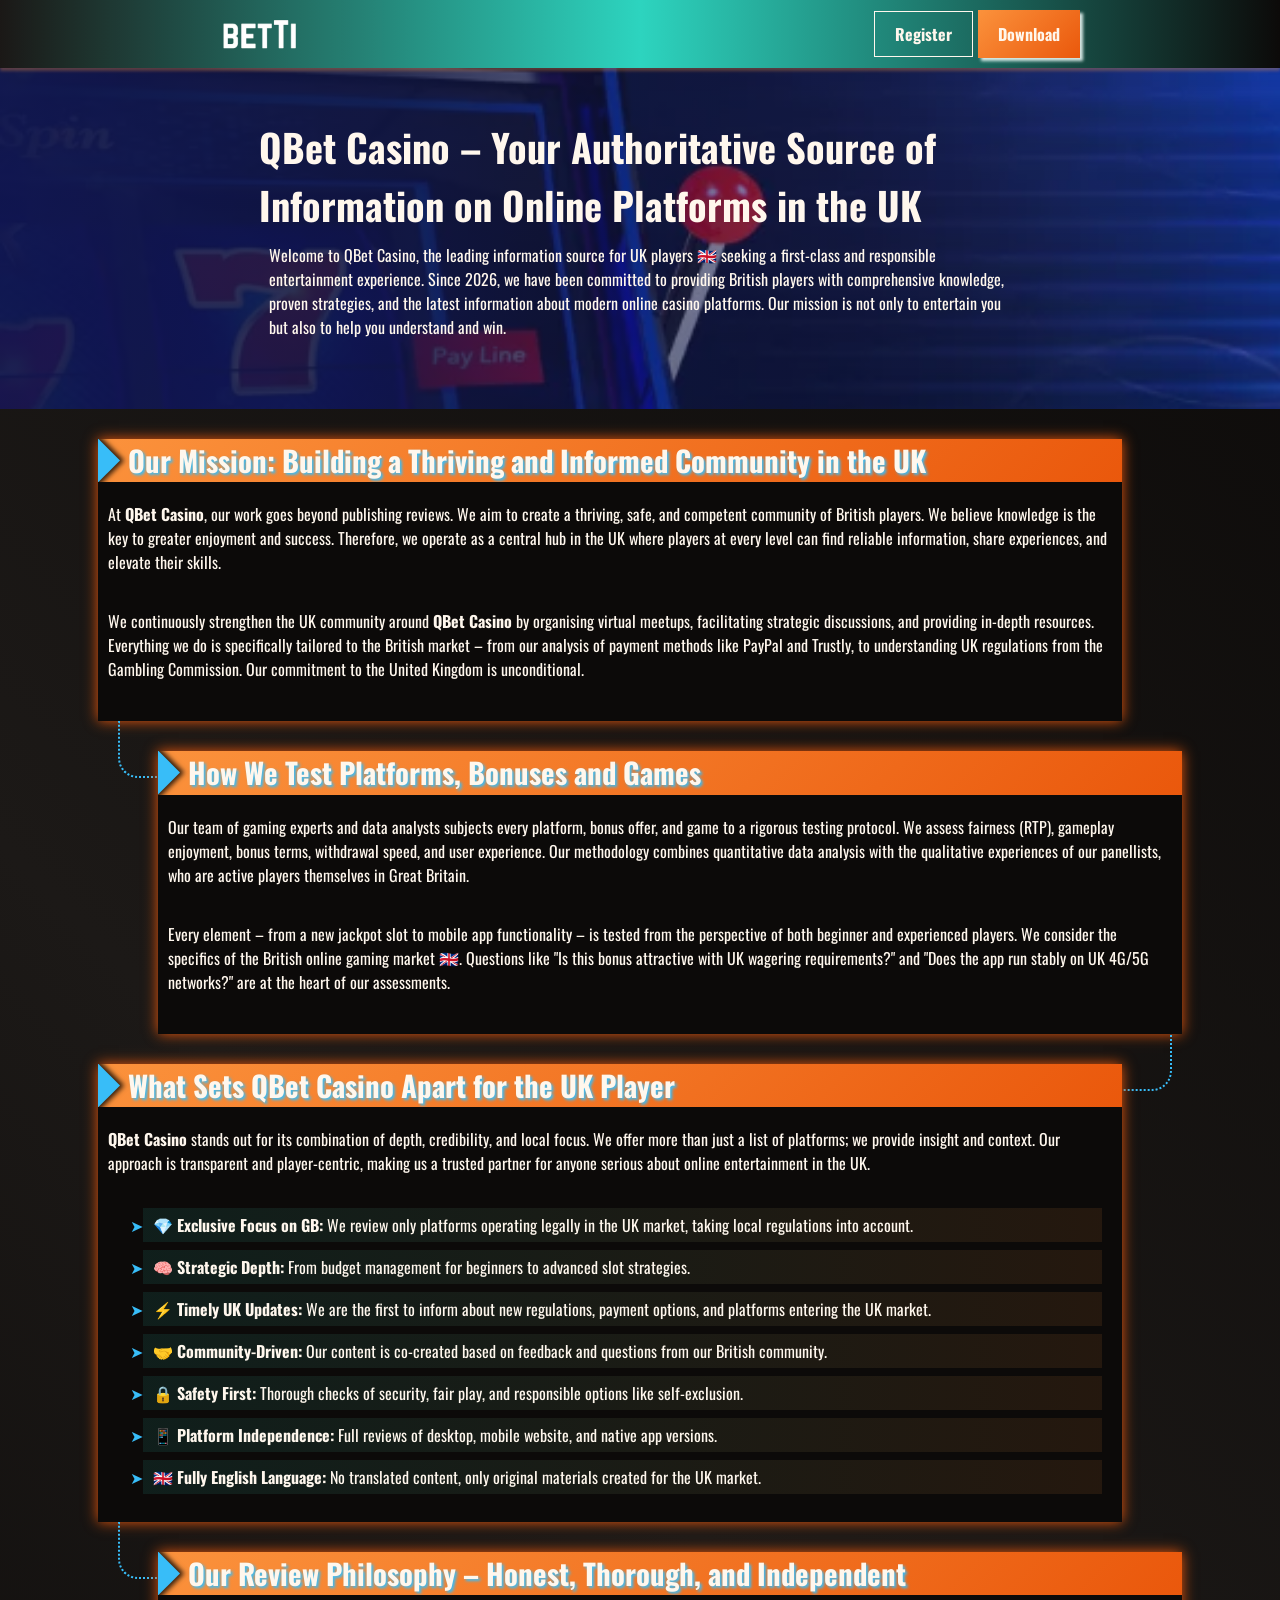
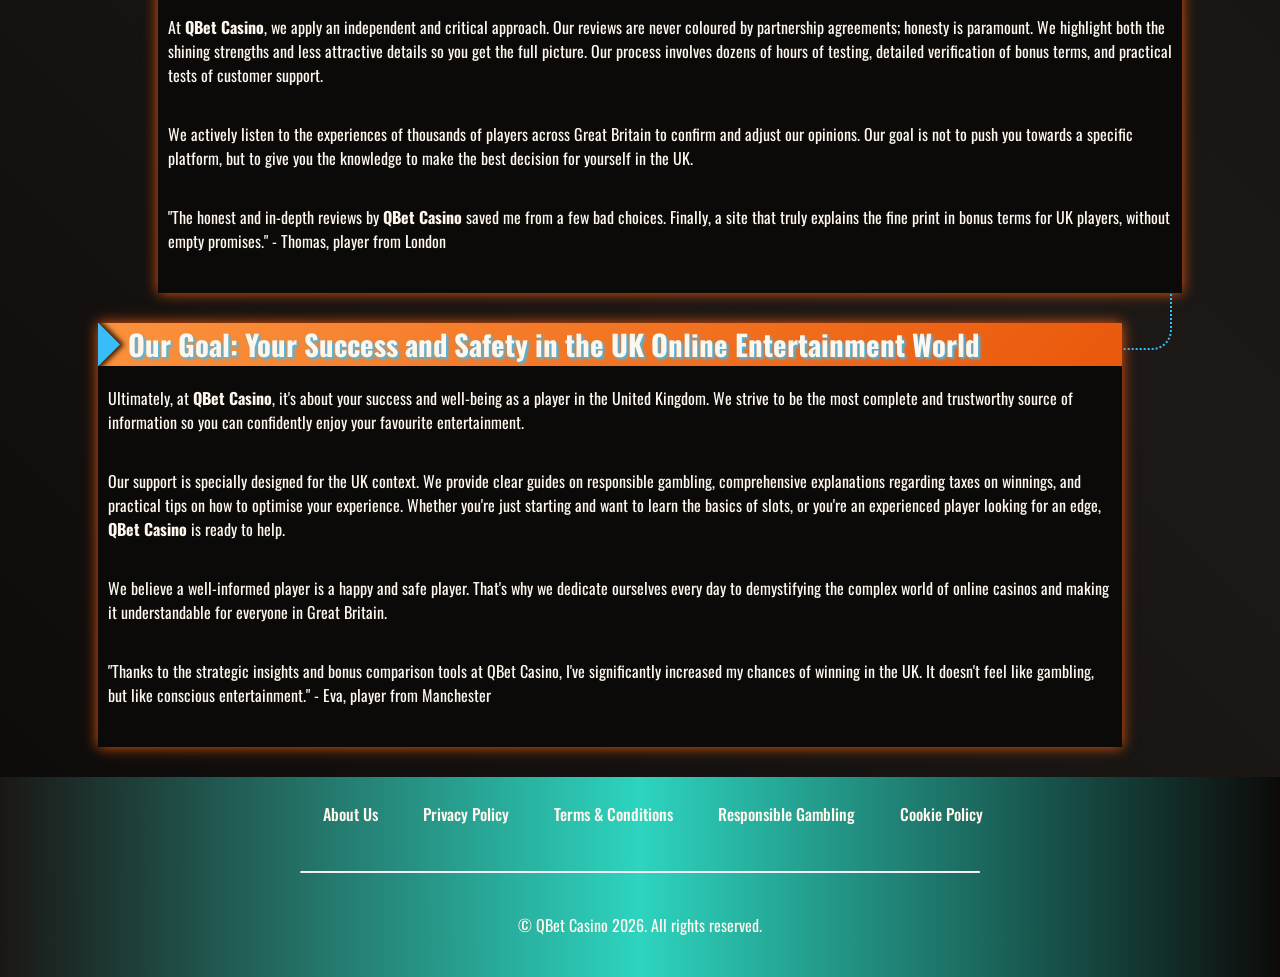
==== about-us/index.html @ 9b89698e "add task" ====
<!DOCTYPE html>
<html lang="en">

<head>
    <meta charset="UTF-8">
    <meta name="viewport" content="width=device-width, initial-scale=1.0">
    <link rel="stylesheet" href="/style.css">
    <link rel="shortcut icon" href="/favicon.ico" type="image/x-icon">
    <title>QBet Casino – Your Trusted Guide to the Online Platform World in the UK</title>
    <meta name="description"
        content="Discover everything about QBet: in-depth guides, winning strategies, expert advice, and the latest updates specifically for UK players.">
    <meta name="googlebot" content="index,follow,noarchive">

    <link rel="canonical" href="https://vanessaswhimsicalworld.co.uk/about-us/">

    <meta property="og:type" content="website" />
    <meta property="og:title" content="QBet Casino – Your Trusted Guide to the Online Platform World in the UK" />
    <meta property="og:description"
        content="Discover everything about QBet: in-depth guides, winning strategies, expert advice, and the latest updates specifically for UK players." />
    <meta property="og:url" content="https://vanessaswhimsicalworld.co.uk/about-us/" />
    <meta property="og:site_name" content="QBet Casino" />
    <meta property="og:image" content="https://vanessaswhimsicalworld.co.uk/img/1.webp" />
    <meta property="og:locale" content="en_GB" />

    <meta name="twitter:card" content="summary_large_image" />
    <meta name="twitter:title" content="QBet Casino – Your Trusted Guide to the Online Platform World in the UK" />
    <meta name="twitter:description"
        content="Complete guides and proven strategies for QBet players in the United Kingdom." />
    <meta name="twitter:image" content="https://vanessaswhimsicalworld.co.uk/img/1.webp" />
</head>

<body>

    <header>
        <div class="logo">
            <a href="/"><img src="/img/logo.webp" alt="QBet Casino logo" width="140" height="70"></a>
        </div>

        <div class="header-btn">
            <a href="/play/" rel="nofollow" content="noindex" class="h-violet-btn">Register</a>
            <a href="/play/" rel="nofollow" content="noindex" class="h-accent-btn">Download</a>
        </div>
    </header>

    <main>
        <div class="promo">
            <div class="promo-l">
                <h1>QBet Casino – Your Authoritative Source of Information on Online Platforms in the UK</h1>
                <p class="txt">
                    Welcome to QBet Casino, the leading information source for UK players 🇬🇧 seeking a first-class and
                    responsible entertainment experience. Since 2026, we have been committed to providing British
                    players with comprehensive knowledge, proven strategies, and the latest information about modern
                    online casino platforms. Our mission is not only to entertain you but also to help you understand
                    and win.
                </p>
            </div>
        </div>

        <div class="wrapper">
            <div class="container">
                <div class="container__header">
                    <h2>Our Mission: Building a Thriving and Informed Community in the UK</h2>
                </div>
                <div class="container__body">
                    <p class="txt">
                        At <strong>QBet Casino</strong>, our work goes beyond publishing reviews. We aim to create a
                        thriving, safe, and competent community of British players. We believe knowledge is the key to
                        greater enjoyment and success. Therefore, we operate as a central hub in the UK where players at
                        every level can find reliable information, share experiences, and elevate their skills.
                    </p>
                    <p class="txt">
                        We continuously strengthen the UK community around <strong>QBet Casino</strong> by organising
                        virtual meetups, facilitating strategic discussions, and providing in-depth resources.
                        Everything we
                        do is specifically tailored to the British market – from our analysis of payment methods like
                        PayPal
                        and Trustly, to understanding UK regulations from the Gambling Commission. Our commitment to the
                        United Kingdom is unconditional.
                    </p>
                </div>
            </div>

            <div class="container">
                <div class="container__header">
                    <h2>How We Test Platforms, Bonuses and Games</h2>
                </div>
                <div class="container__body">
                    <p class="txt">
                        Our team of gaming experts and data analysts subjects every platform, bonus offer, and game to a
                        rigorous testing protocol. We assess fairness (RTP), gameplay enjoyment, bonus terms, withdrawal
                        speed, and user experience. Our methodology combines quantitative data analysis with the
                        qualitative
                        experiences of our panellists, who are active players themselves in Great Britain.
                    </p>
                    <p class="txt">
                        Every element – from a new jackpot slot to mobile app functionality – is tested from the
                        perspective
                        of both beginner and experienced players. We consider the specifics of the British online gaming
                        market 🇬🇧. Questions like "Is this bonus attractive with UK wagering requirements?" and "Does
                        the
                        app run stably on UK 4G/5G networks?" are at the heart of our assessments.
                    </p>
                </div>
            </div>

            <div class="container">
                <div class="container__header">
                    <h2>What Sets QBet Casino Apart for the UK Player</h2>
                </div>
                <div class="container__body">
                    <p class="txt">
                        <strong>QBet Casino</strong> stands out for its combination of depth, credibility, and local
                        focus.
                        We offer more than just a list of platforms; we provide insight and context. Our approach is
                        transparent and player-centric, making us a trusted partner for anyone serious about online
                        entertainment in the UK.
                    </p>
                    <ul>
                        <li>💎 <strong>Exclusive Focus on GB:</strong> We review only platforms operating legally in the
                            UK
                            market, taking local regulations into account.</li>
                        <li>🧠 <strong>Strategic Depth:</strong> From budget management for beginners to advanced slot
                            strategies.</li>
                        <li>⚡ <strong>Timely UK Updates:</strong> We are the first to inform about new regulations,
                            payment
                            options, and platforms entering the UK market.</li>
                        <li>🤝 <strong>Community-Driven:</strong> Our content is co-created based on feedback and
                            questions
                            from our British community.</li>
                        <li>🔒 <strong>Safety First:</strong> Thorough checks of security, fair play, and responsible
                            options like self-exclusion.</li>
                        <li>📱 <strong>Platform Independence:</strong> Full reviews of desktop, mobile website, and
                            native
                            app versions.</li>
                        <li>🇬🇧 <strong>Fully English Language:</strong> No translated content, only original materials
                            created for the UK market.</li>
                    </ul>
                </div>
            </div>

            <div class="container">
                <div class="container__header">
                    <h2>Our Review Philosophy – Honest, Thorough, and Independent</h2>
                </div>
                <div class="container__body">
                    <p class="txt">
                        At <strong>QBet Casino</strong>, we apply an independent and critical approach. Our reviews are
                        never coloured by partnership agreements; honesty is paramount. We highlight both the shining
                        strengths and less attractive details so you get the full picture. Our process involves dozens
                        of
                        hours of testing, detailed verification of bonus terms, and practical tests of customer support.
                    </p>
                    <p class="txt">
                        We actively listen to the experiences of thousands of players across Great Britain to confirm
                        and
                        adjust our opinions. Our goal is not to push you towards a specific platform, but to give you
                        the
                        knowledge to make the best decision for yourself in the UK.
                    </p>
                    <p class="txt">
                        "The honest and in-depth reviews by <strong>QBet Casino</strong> saved me from a few bad
                        choices.
                        Finally, a site that truly explains the fine print in bonus terms for UK players, without empty
                        promises." - Thomas, player from London
                    </p>
                </div>
            </div>

            <div class="container">
                <div class="container__header">
                    <h2>Our Goal: Your Success and Safety in the UK Online Entertainment World</h2>
                </div>
                <div class="container__body">
                    <p class="txt">
                        Ultimately, at <strong>QBet Casino</strong>, it's about your success and well-being as a player
                        in
                        the United Kingdom. We strive to be the most complete and trustworthy source of information so
                        you
                        can confidently enjoy your favourite entertainment.
                    </p>
                    <p class="txt">
                        Our support is specially designed for the UK context. We provide clear guides on responsible
                        gambling, comprehensive explanations regarding taxes on winnings, and practical tips on how to
                        optimise your experience. Whether you're just starting and want to learn the basics of slots, or
                        you're an experienced player looking for an edge, <strong>QBet Casino</strong> is ready to help.
                    </p>
                    <p class="txt">
                        We believe a well-informed player is a happy and safe player. That's why we dedicate ourselves
                        every
                        day to demystifying the complex world of online casinos and making it understandable for
                        everyone in
                        Great Britain.
                    </p>
                    <p class="txt">
                        "Thanks to the strategic insights and bonus comparison tools at QBet Casino, I've significantly
                        increased my chances of winning in the UK. It doesn't feel like gambling, but like conscious
                        entertainment." - Eva, player from Manchester
                    </p>
                </div>
            </div>
        </div>
    </main>

    <footer>
        <ul class="f-nav">
            <li>
                <a href="/about-us/">About Us</a>
            </li>
            <li>
                <a href="/privacy-policy/">Privacy Policy</a>
            </li>
            <li>
                <a href="/terms-and-conditions/">Terms & Conditions</a>
            </li>
            <li>
                <a href="/responsible-gambling/">Responsible Gambling</a>
            </li>
            <li>
                <a href="/cookie-policy/">Cookie Policy</a>
            </li>
        </ul>

        <hr>

        <p class="txt">
            © QBet Casino 2026. All rights reserved.
        </p>
    </footer>
</body>

</html>
---- style.css ----
@font-face {
	font-family: Oswald;
	src: url('./font/Oswald-Regular.ttf') format('truetype');
	font-weight: 400;
	font-style: normal;
}
@font-face {
	font-family: Oswald;
	src: url('./font/Oswald-Medium.ttf') format('truetype');
	font-weight: 500;
	font-style: normal;
}
@font-face {
	font-family: Oswald;
	src: url('./font/Oswald-Bold.ttf') format('truetype');
	font-weight: 700;
	font-style: normal;
}

@font-face {
	font-family: Inter;
	src: url('./font/Inter_18pt-Regular.ttf') format('truetype');
	font-weight: 400;
	font-style: normal;
}
@font-face {
	font-family: Inter;
	src: url('./font/Inter_18pt-Medium.ttf') format('truetype');
	font-weight: 500;
	font-style: normal;
}
@font-face {
	font-family: Inter;
	src: url('./font/Inter_18pt-Bold.ttf') format('truetype');
	font-weight: 700;
	font-style: normal;
}

:root {
	interpolate-size: allow-keywords;

	--background: linear-gradient(45deg, #0c0a09 0%, #1c1917 45%, #0c0a09 100%);
	--header: linear-gradient(90deg, #1c1917e0, #2dd4bf, #0c0a09);
	--btn-accent: linear-gradient(135deg, #fb923c, #ea580c);
	--btn-inherit: #fff7ed;
	--accent: linear-gradient(135deg, #f97316, #c2410c);
	--sub-title: linear-gradient(-135deg, #2dd4bf30, #042f2e);
	--gift: #f0fdfae1;
	--gift-bg: rgba(251, 146, 60, 0.1);
	--gift-btn: linear-gradient(135deg, #9a3412, #431407);
	--border-radius: 10px;
	--container: #0c0a09;
	--table: linear-gradient(180deg, #1c1917, #0c0a09);
	--minus: #38bdf8;
	--shadow: #fb923c50;
	--second-shadow: #ea580c;
	--text-shadow: #2dd4bf;
	--list-bg: linear-gradient(90deg, rgba(45, 212, 191, 0.1), rgba(251, 146, 60, 0.1));
}

* {
	margin: 0;
	padding: 0;
	box-sizing: border-box;
	scroll-behavior: smooth;
	text-overflow: clip;
}

ul {
	list-style: '➤';
	margin-left: 25px;
}

ul li,
ol li {
	position: relative;
	z-index: 1;
	background: var(--list-bg);
}

ul li {
	padding: 5px 10px;
	margin: 8px 20px;
}

ul li::marker {
	color: var(--minus);
}

ol li {
	padding: 8px;
	margin: 5px 5px 5px 45px;
}

ol li::before {
	content: '';
	position: absolute;
	top: 8px;
	left: -22px;
	width: 25px;
	height: 25px;
	border-radius: 50%;
	background-color: var(--second-shadow);
	z-index: -1;
}

ol {
	list-style-position: outside;
}

a {
	text-decoration: none;
	color: inherit;
}

img,
video {
	width: 80%;
	height: auto;
	display: block;
	border-radius: var(--border-radius);
}

button {
	all: unset;
	cursor: pointer;
	box-sizing: border-box;
}

input,
textarea,
button,
select {
	font: inherit;
	border: none;
	outline: none;
}

h1,
h2,
h3,
h4,
h5,
h6 {
	font-weight: 500;
	color: var(--btn-inherit) fff;
}

h1 {
	font-weight: 700;
	font-size: 2.4rem;
}

h2 {
	font-size: 1.8rem;
	font-weight: 700;
	text-shadow: 2px 2px 3px var(--minus);
}

h3 {
	font-size: 1.5rem;
	font-weight: 500;
	padding-left: 10px;
	margin-bottom: 10px;
	border-left: 3px solid var(--minus);
	background: var(--sub-title);
}

.txt {
	font-size: 1rem;
	margin: 10px 10px 20px 10px;
}

body {
	font-family: 'Oswald', sans-serif;
	font-size: 1rem;
	line-height: 1.5;
	background: var(--background);
	color: var(--btn-inherit);
	box-sizing: border-box;
}

main {
	width: 100%;
	margin: 0 auto;
}

header {
	padding: 10px 200px;
	height: auto;
	display: flex;
	align-items: center;
	justify-content: space-between;
	background: var(--header);
	box-shadow: 0 3px 3px var(--shadow);
	max-width: 100vw;
	margin: 0 auto;
	position: sticky;
	top: 0;
	z-index: 100;
	overflow: hidden;
}

header img {
	width: 120px;
	height: auto;
	border-radius: 10px;
}

.header-btn {
	display: flex;
	align-items: center;
	justify-content: center;
}

.h-violet-btn {
	padding: 10px 20px;
	font-size: 1rem;
	border: 1px solid var(--btn-inherit);
	margin-right: 5px;
	font-weight: 700;
	transition: all 0.3s ease-in-out;
}

.h-accent-btn {
	padding: 12px 20px;
	font-size: 1rem;
	background: var(--btn-accent);
	box-shadow: 3px 3px 3px var(--gift);
	text-align: center;
	font-weight: 700;
	transition: all 0.3s ease;
}

.h-app-link {
	font-size: 1rem;
	font-weight: 600;
	transition: all 0.5s ease;
}

.h-accent-btn:hover {
	background: white;
	color: var(--minus);
}

.h-violet-btn:hover,
.h-accent-btn:hover {
	transform: scale(0.9);
	box-shadow: 1px 1px 5px var(--gift);
}

.h-app-link:hover {
	font-size: 1.2rem;
}

.wrapper {
	max-width: 80%;
	margin: 0 auto;
}

.promo {
	display: flex;
	flex-direction: column;
	align-items: center;
	justify-content: space-between;
	padding: 10px;
	margin: 0 auto;
	gap: 10px;
	background-image:
		linear-gradient(90deg, rgba(17, 22, 65, 0.89) 30%, rgba(255, 255, 255, 0) 100%), url(./img/layer.webp);
	background-attachment: fixed;
	background-repeat: no-repeat;
	background-size: cover;
}

.promo-l {
	padding: 40px 60px;
	width: 70%;
	z-index: 10;
}

.promo-gift {
	position: relative;
	display: flex;
	align-items: center;
	width: 60%;
	height: auto;
	padding: 10px 30px;
	text-align: center;
	background: var(--gift-bg);
	backdrop-filter: blur(5px);
}

.gift-box {
	position: absolute;
	left: 0;
	background: var(--gift);
	border-radius: 100%;
	display: none;
	width: 84px;
	height: auto;
	align-items: center;
	justify-content: center;
	padding: 12px;
	margin: 0px auto;
	margin-top: -48px;
}

.txt-accent {
	color: var(--minus);
	font-size: 2rem;
	line-height: 2rem;
	text-transform: uppercase;
	font-weight: 700;
	text-shadow:
		0 0 10px var(--btn-inherit),
		0 0 24px var(--minus),
		-0.2rem 0.1rem 16px var(--minus),
		0.2rem 0.1rem 16px var(--minus),
		0 -0.5rem 32px var(--text-shadow),
		0 0.5rem 48px var(--text-shadow);
	animation:
		shine 2s forwards,
		flicker 3s infinite;
}

.flicker {
	animation:
		shine 2s forwards,
		blink 3s 2s infinite;
}

.fast-flicker {
	animation:
		shine 2s forwards,
		blink 10s 1s infinite;
}

.btn-accent {
	display: inline-block;
	padding: 10px 12px;
	font-size: 1rem;
	background: var(--gift-btn);
	color: var(--btn-inherit) fff;
	border-radius: 10px;
	text-align: center;
	font-weight: 700;
	margin: 10px auto;
	text-transform: uppercase;
	transition: all 0.4s ease-in-out;
}

.btn-accent:hover {
	transform: scale(1.1);
}

.container {
	padding-bottom: 10px;
	margin: 30px auto;
	background: var(--container);
	box-shadow: 0 0 13px var(--second-shadow);
}

.container:nth-child(odd) {
	transform: translateX(-30px);
}

.container:nth-child(even) {
	transform: translateX(30px);
}

.container:not(:last-child)::after {
	content: '';
	position: absolute;
	top: 100%;
	width: 50px;
	height: 55px;
	border-style: dotted;
	border-color: var(--minus);
	z-index: -1;
}

.container:nth-child(odd):not(:last-child)::after {
	left: 20px;
	border-width: 0 0 2px 2px;
	border-bottom-left-radius: 20px;
}

.container:nth-child(even):not(:last-child)::after {
	right: 10px;
	border-width: 0 2px 2px 0;
	border-bottom-right-radius: 20px;
}

.container__header {
	position: relative;
	padding-left: 30px;
	margin-bottom: 10px;
	background: var(--btn-accent);
	overflow: hidden;
}

.container__header::before {
	content: '';
	position: absolute;
	left: -30px;
	aspect-ratio: 1 / 1;
	height: 100%;
	background: var(--minus);
	transform: rotate(45deg);
	box-shadow: 0 0 5px 3px rgba(0, 0, 0, 0.8);
}

.container__body {
	display: flex;
	flex-direction: column;
	gap: 5px;
	margin: 10px auto;
}

.table-wrapper {
	overflow-x: auto;
	margin: 1.5rem 0;
	width: 100%;
}

.table-wrapper table {
	width: 100%;
	border-collapse: collapse;
	color: var(--white);
	font-size: 1rem;
	min-width: 320px;
	background: var(--gift-btn);
}

thead {
	background: var(--table);
}

table td,
table th {
	border: 1px solid var(--background);
	padding: 8px;
}

table tr:nth-child(even) {
	background: var(--second-shadow);
	box-shadow: 0 3px 3px var(--gift-bg);
}
.row-title {
	padding-left: 10px;
	font-weight: bold;
}

.img {
	display: flex;
	justify-content: center;
	position: relative;
}

.quote {
	padding: 0 10px;
	border-left: 1px solid var(--minus);
	border-right: 1px solid var(--minus);
}

hr {
	width: 100%;
	border-top: 1px solid var(--btn-inherit);
	border-radius: 10px;
	margin-top: 10px;
}

.comparison-list {
	display: flex;
	align-items: start;
	justify-content: space-evenly;
	gap: 30px;
}

.faq-content {
	display: flex;
	flex-direction: column;
	gap: 5px;
	background: var(--table);
	padding: 10px;
}

.qa-content {
	margin: 20px auto;
	display: flex;
	flex-direction: column;
}

details::details-content {
	transition:
		height 1s ease,
		opacity 2s ease;
	height: 0;
	opacity: 0;
}

details[open]::details-content {
	height: auto;
	opacity: 1;
}

summary {
	list-style: none;
	cursor: pointer;
	border-left: 5px solid var(--minus);
}

.qa-title {
	width: 100%;
	position: relative;
	margin: 0;
	display: block;
	cursor: pointer;
}

.qa-answaer {
	font-size: 18px;
	padding: 10px;
	margin-left: 10px;
	color: var(--btn-inherit);
	background: var(--second-shadow);
}

.rewiev-item {
	display: flex;
	flex-direction: column;
	gap: 10px;
}

.user-img {
	width: 100px;
	margin: 0 auto;
	border-radius: 50%;
}

.about-author {
	display: flex;
	flex-direction: row;
	align-items: center;
	justify-content: space-between;
	padding-left: 10px;
}

.author-img {
	width: 100px;
	height: auto;
}

.about-author .txt {
	padding: 5px;
	margin: 0 20px;
}

.top-btn {
	position: fixed;
	right: 20px;
	bottom: 20px;
	width: 50px;
	height: 50px;
	background: var(--accent);
	border-radius: 50%;
	display: flex;
	align-items: center;
	justify-content: center;
	z-index: 1000;
	transition: all 0.3s ease;
	box-shadow: 0 4px 12px var(--shadow);
	animation: fade-in linear both;
	animation-timeline: scroll();
	animation-range: 0 800px;
}

.top-btn a {
	text-decoration: none;
	color: transparent;
	position: absolute;
	width: 100%;
	height: 100%;
}

.top-btn::after {
	content: '';
	width: 12px;
	height: 12px;
	border-top: 3px solid var(--btn-inherit);
	border-left: 3px solid var(--btn-inherit);
	transform: rotate(45deg);
	margin-top: 5px;
	pointer-events: none;
}

.cookie-checkbox {
	display: none;
}

.cookie-checkbox:checked + .cookie-modal {
	display: none;
}

.cookie-modal {
	position: fixed;
	bottom: 0;
	display: flex;
	gap: 20px;
	align-items: center;
	justify-content: space-around;
	padding: 10px 20px;
	background: var(--second-shadow);
	box-shadow: 0 0 5px var(--minus);
	z-index: 100;
	transition: opacity 0.3s ease;
}

.cookie-modal .txt {
	margin: 10px;
}

.icon {
	display: flex;
	align-items: center;
	justify-content: center;
	width: 40px;
	height: auto;
	border-radius: 50%;
	background: var(--btn-inherit);
	& img {
		width: 100%;
	}
}

.agree {
	cursor: pointer;
	background: var(--shadow);
}

footer {
	display: flex;
	flex-direction: column;
	align-items: center;
	justify-content: center;
	gap: 30px;
	margin: 0 auto;
	width: 100%;
	padding: 20px 300px;
	background: var(--header);
	text-align: center;
}

.f-nav {
	list-style: none;
	display: flex;
	align-items: center;
	justify-content: space-between;
	width: 100%;
	font-size: 1rem;
	font-weight: 500;
	transition: all 0.4s ease-in-out;
}

.f-nav li {
	margin: 0;
	background: none;
}

.f-nav li:hover {
	color: var(--btn-accent);
}

footer a img {
	width: 80px;
	height: auto;
}
.f-active {
	color: var(--btn-accent);
}

@media (max-width: 1024px) {
	h1 {
		font-size: 2rem;
	}

	h2 {
		font-size: 1.5rem;
	}

	ul {
		margin-left: 0;
	}

	header {
		padding: 6px;
		margin: 0 auto;
		text-align: center;
		align-items: center;
		justify-content: space-around;
		gap: 4px;
		max-width: 100vw;
		margin: 0 auto;
		position: sticky;
		top: 0;
		z-index: 100;
	}

	header img {
		max-width: 100px;
	}

	.h-violet-btn {
		margin-right: 10px;
	}

	.h-violet-btn,
	.h-accent-btn {
		padding: 10px 14px;
	}

	.header-app {
		position: absolute;
		bottom: -24px;
		background: var(--header);
		width: 100vw;
	}

	.promo {
		width: 100%;
		padding: 20px 10px;
		margin: 0 auto;
		flex-direction: column;
	}

	.promo-l {
		width: 100%;
		padding: 20px;
	}

	.promo-gift {
		width: 100%;
		padding: 10px;
	}

	.txt-accent {
		font-size: 1rem;
	}

	.container:not(:last-child)::after {
		left: 50%;
		transform: translateX(-50%);
		width: 0;
		height: 50px;
		border-width: 0 0 0 2px;
		border-style: dotted;
		border-color: var(--second-shadow);
		border-radius: 0;
		z-index: -1;
	}

	.container:nth-child(odd):not(:last-child)::after {
		left: 50%;
	}

	.container__header::before {
		transform: none;
		aspect-ratio: 1/2;
	}

	table {
		width: 100%;
	}

	.comparison-list {
		flex-direction: column;
	}

	.wrapper {
		max-width: 100%;
		padding: 10px;
		margin: 20px auto;
	}

	.container:nth-child(odd) {
		transform: translateX(0);
	}

	.container:nth-child(even) {
		transform: translateX(0);
	}

	.top-btn {
		right: 10px;
		bottom: 10px;
		width: 35px;
		height: 35px;
	}

	.cookie-modal {
		flex-direction: column;
		padding: 10px;
		gap: 8px;
	}

	.cookie-modal .txt {
		font-size: 0.75rem;
	}

	.agree {
		padding: 5px 10px;
	}

	footer {
		padding: 10px;
		text-align: center;
		gap: 15px;
	}

	footer ul:first-child {
		flex-direction: column;
	}
}

/* Animation */

@keyframes morph {
	0% {
		border-radius: 60% 40% 30% 70% / 60% 30% 70% 40%;
	}
	25% {
		border-radius: 45% 55% 50% 50% / 55% 45% 55% 45%;
	}
	50% {
		border-radius: 30% 70% 70% 30% / 30% 30% 70% 70%;
	}
	75% {
		border-radius: 55% 45% 40% 60% / 45% 55% 45% 55%;
	}
	100% {
		border-radius: 60% 40% 30% 70% / 60% 30% 70% 40%;
	}
}

@keyframes float {
	0%,
	100% {
		transform: translate(0, 0) rotate(0deg);
	}
	33% {
		transform: translate(30px, -50px) rotate(5deg);
	}
	66% {
		transform: translate(-20px, 20px) rotate(-5deg);
	}
}

@keyframes pulse-shadow {
	0% {
		box-shadow: 0 0 25px 3px var(--second-shadow);
	}
	50% {
		box-shadow: 0 0 15px 8px var(--second-shadow);
	}
	100% {
		box-shadow: 0 0 25px 3px var(--second-shadow);
	}
}

@keyframes blink {
	0%,
	22%,
	36%,
	75% {
		color: var(--btn-inherit);
		text-shadow:
			0 0 0.6rem var(--btn-inherit),
			0 0 1.5rem var(--minus),
			-0.2rem 0.1rem 1rem var(--minus),
			0.2rem 0.1rem 1rem var(--minus),
			0 -0.5rem 2rem var(--text-shadow),
			0 0.5rem 3rem var(--text-shadow);
	}
	28%,
	33% {
		color: var(--minus);
		text-shadow: none;
	}
	82%,
	97% {
		color: var(--text-shadow);
		text-shadow: none;
	}
}

@keyframes shine {
	0% {
		color: #6b1839;
		text-shadow: none;
	}
	100% {
		color: var(--btn-inherit);
		text-shadow:
			0 0 0.6rem var(--btn-inherit),
			0 0 1.5rem var(--minus),
			-0.2rem 0.1rem 1rem var(--minus),
			0.2rem 0.1rem 1rem var(--minus),
			0 -0.5rem 2rem var(--text-shadow),
			0 0.5rem 3rem var(--text-shadow);
	}
}

@keyframes flicker {
	from {
		opacity: 1;
	}

	4% {
		opacity: 0.9;
	}

	6% {
		opacity: 0.85;
	}

	8% {
		opacity: 0.95;
	}

	10% {
		opacity: 0.9;
	}

	11% {
		opacity: 0.922;
	}

	12% {
		opacity: 0.9;
	}

	14% {
		opacity: 0.95;
	}

	16% {
		opacity: 0.98;
	}

	17% {
		opacity: 0.9;
	}

	19% {
		opacity: 0.93;
	}

	20% {
		opacity: 0.99;
	}

	24% {
		opacity: 1;
	}

	26% {
		opacity: 0.94;
	}

	28% {
		opacity: 0.98;
	}

	37% {
		opacity: 0.93;
	}

	38% {
		opacity: 0.5;
	}

	39% {
		opacity: 0.96;
	}

	42% {
		opacity: 1;
	}

	44% {
		opacity: 0.97;
	}

	46% {
		opacity: 0.94;
	}

	56% {
		opacity: 0.9;
	}

	58% {
		opacity: 0.9;
	}

	60% {
		opacity: 0.99;
	}

	68% {
		opacity: 1;
	}

	70% {
		opacity: 0.9;
	}

	72% {
		opacity: 0.95;
	}

	93% {
		opacity: 0.93;
	}

	95% {
		opacity: 0.95;
	}

	97% {
		opacity: 0.93;
	}

	to {
		opacity: 1;
	}
}

@keyframes fade-in {
	from {
		opacity: 0;
		visibility: hidden;
	}
	to {
		opacity: 1;
		visibility: visible;
	}
}

/* End Animation */
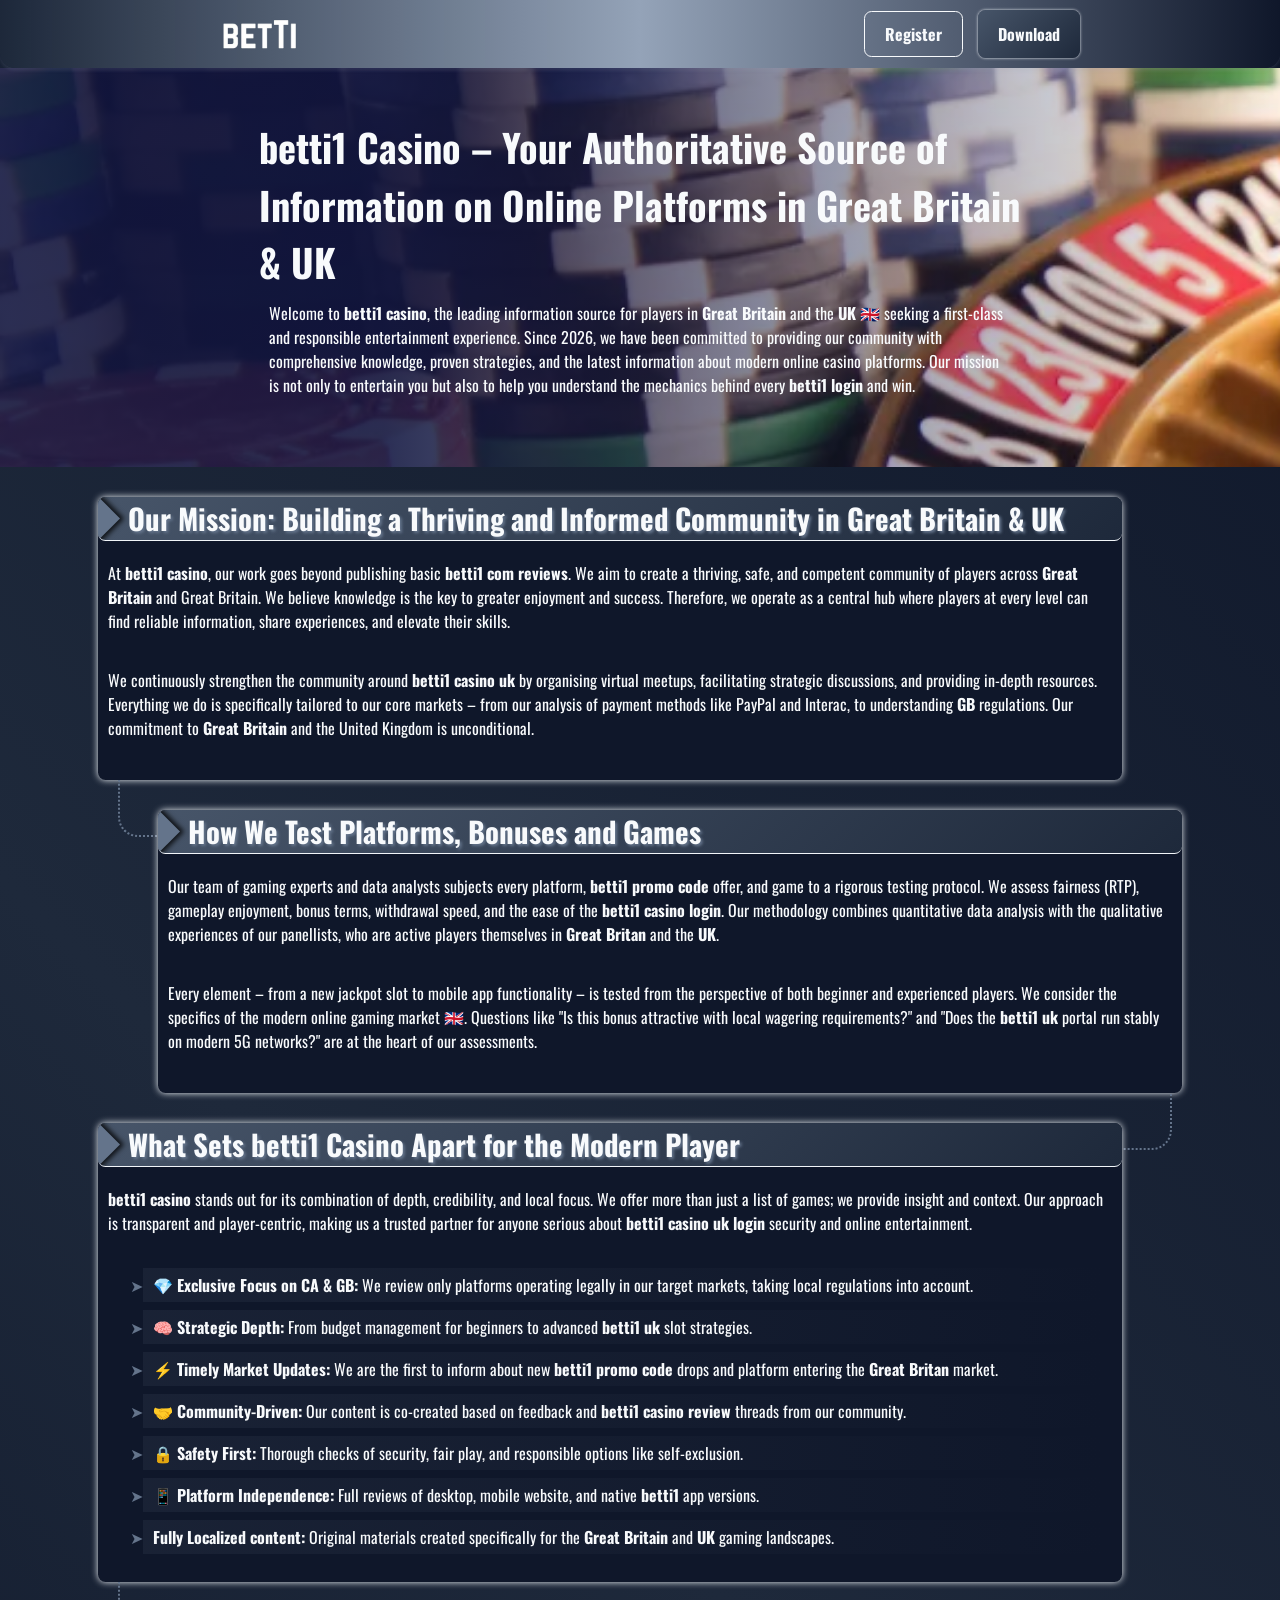
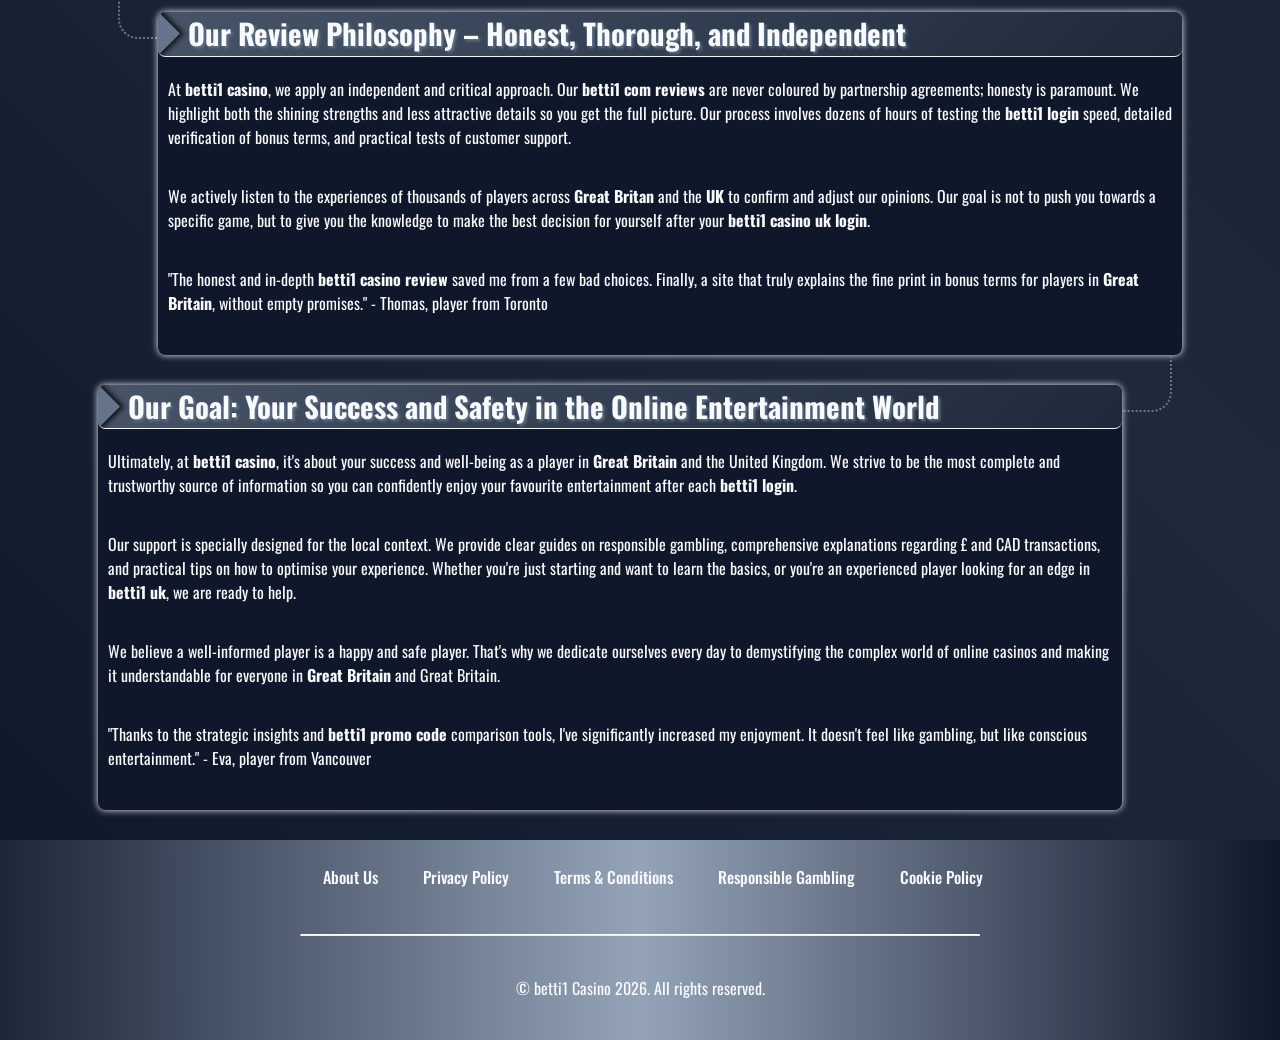
==== commit f7cbaa9b: "add new content" ====
--- a/about-us/index.html
+++ b/about-us/index.html
@@ -6,34 +6,36 @@
     <meta name="viewport" content="width=device-width, initial-scale=1.0">
     <link rel="stylesheet" href="/style.css">
     <link rel="shortcut icon" href="/favicon.ico" type="image/x-icon">
-    <title>QBet Casino – Your Trusted Guide to the Online Platform World in the UK</title>
+    <title>betti1 Casino – Your Trusted Guide to the Online Platform World in Great Britain & UK</title>
     <meta name="description"
-        content="Discover everything about QBet: in-depth guides, winning strategies, expert advice, and the latest updates specifically for UK players.">
+        content="Discover everything about betti1: in-depth guides, winning strategies, expert advice, and the latest updates specifically for Great Britain and UK players.">
     <meta name="googlebot" content="index,follow,noarchive">
 
-    <link rel="canonical" href="https://vanessaswhimsicalworld.co.uk/about-us/">
+    <link rel="canonical" href="https://yorkshirerecyclingltd.co.uk/about-us/">
 
     <meta property="og:type" content="website" />
-    <meta property="og:title" content="QBet Casino – Your Trusted Guide to the Online Platform World in the UK" />
+    <meta property="og:title"
+        content="betti1 Casino – Your Trusted Guide to the Online Platform World in Great Britain & UK" />
     <meta property="og:description"
-        content="Discover everything about QBet: in-depth guides, winning strategies, expert advice, and the latest updates specifically for UK players." />
-    <meta property="og:url" content="https://vanessaswhimsicalworld.co.uk/about-us/" />
-    <meta property="og:site_name" content="QBet Casino" />
-    <meta property="og:image" content="https://vanessaswhimsicalworld.co.uk/img/1.webp" />
-    <meta property="og:locale" content="en_GB" />
+        content="Discover everything about betti1: in-depth guides, winning strategies, expert advice, and the latest updates specifically for Great Britain and UK players." />
+    <meta property="og:url" content="https://yorkshirerecyclingltd.co.uk/about-us/" />
+    <meta property="og:site_name" content="betti1 Casino" />
+    <meta property="og:image" content="https://yorkshirerecyclingltd.co.uk/img/1.webp" />
+    <meta property="og:locale" content="en_CA" />
 
     <meta name="twitter:card" content="summary_large_image" />
-    <meta name="twitter:title" content="QBet Casino – Your Trusted Guide to the Online Platform World in the UK" />
+    <meta name="twitter:title"
+        content="betti1 Casino – Your Trusted Guide to the Online Platform World in Great Britain & UK" />
     <meta name="twitter:description"
-        content="Complete guides and proven strategies for QBet players in the United Kingdom." />
-    <meta name="twitter:image" content="https://vanessaswhimsicalworld.co.uk/img/1.webp" />
+        content="Complete guides and proven strategies for betti1 players in Great Britain and the United Kingdom." />
+    <meta name="twitter:image" content="https://yorkshirerecyclingltd.co.uk/img/1.webp" />
 </head>
 
 <body>
 
     <header>
         <div class="logo">
-            <a href="/"><img src="/img/logo.webp" alt="QBet Casino logo" width="140" height="70"></a>
+            <a href="/"><img src="/img/logo.webp" alt="betti1 Casino logo" width="140" height="70"></a>
         </div>
 
         <div class="header-btn">
@@ -45,13 +47,16 @@
     <main>
         <div class="promo">
             <div class="promo-l">
-                <h1>QBet Casino – Your Authoritative Source of Information on Online Platforms in the UK</h1>
+                <h1>betti1 Casino – Your Authoritative Source of Information on Online Platforms in Great Britain & UK
+                </h1>
                 <p class="txt">
-                    Welcome to QBet Casino, the leading information source for UK players 🇬🇧 seeking a first-class and
-                    responsible entertainment experience. Since 2026, we have been committed to providing British
-                    players with comprehensive knowledge, proven strategies, and the latest information about modern
-                    online casino platforms. Our mission is not only to entertain you but also to help you understand
-                    and win.
+                    Welcome to <strong>betti1 casino</strong>, the leading information source for players in
+                    <strong>Great Britain</strong> and the <strong>UK</strong> 🇬🇧 seeking a first-class and
+                    responsible
+                    entertainment experience. Since 2026, we have been committed to providing our community with
+                    comprehensive knowledge, proven strategies, and the latest information about modern online casino
+                    platforms. Our mission is not only to entertain you but also to help you understand the mechanics
+                    behind every <strong>betti1 login</strong> and win.
                 </p>
             </div>
         </div>
@@ -59,23 +64,23 @@
         <div class="wrapper">
             <div class="container">
                 <div class="container__header">
-                    <h2>Our Mission: Building a Thriving and Informed Community in the UK</h2>
-                </div>
-                <div class="container__body">
-                    <p class="txt">
-                        At <strong>QBet Casino</strong>, our work goes beyond publishing reviews. We aim to create a
-                        thriving, safe, and competent community of British players. We believe knowledge is the key to
-                        greater enjoyment and success. Therefore, we operate as a central hub in the UK where players at
-                        every level can find reliable information, share experiences, and elevate their skills.
-                    </p>
-                    <p class="txt">
-                        We continuously strengthen the UK community around <strong>QBet Casino</strong> by organising
+                    <h2>Our Mission: Building a Thriving and Informed Community in Great Britain & UK</h2>
+                </div>
+                <div class="container__body">
+                    <p class="txt">
+                        At <strong>betti1 casino</strong>, our work goes beyond publishing basic <strong>betti1 com
+                            reviews</strong>. We aim to create a thriving, safe, and competent community of players
+                        across <strong>Great Britain</strong> and Great Britain. We believe knowledge is the key to
+                        greater
+                        enjoyment and success. Therefore, we operate as a central hub where players at every level can
+                        find reliable information, share experiences, and elevate their skills.
+                    </p>
+                    <p class="txt">
+                        We continuously strengthen the community around <strong>betti1 casino uk</strong> by organising
                         virtual meetups, facilitating strategic discussions, and providing in-depth resources.
-                        Everything we
-                        do is specifically tailored to the British market – from our analysis of payment methods like
-                        PayPal
-                        and Trustly, to understanding UK regulations from the Gambling Commission. Our commitment to the
-                        United Kingdom is unconditional.
+                        Everything we do is specifically tailored to our core markets – from our analysis of payment
+                        methods like PayPal and Interac, to understanding <strong>GB</strong> regulations. Our
+                        commitment to <strong>Great Britain</strong> and the United Kingdom is unconditional.
                     </p>
                 </div>
             </div>
@@ -86,54 +91,56 @@
                 </div>
                 <div class="container__body">
                     <p class="txt">
-                        Our team of gaming experts and data analysts subjects every platform, bonus offer, and game to a
-                        rigorous testing protocol. We assess fairness (RTP), gameplay enjoyment, bonus terms, withdrawal
-                        speed, and user experience. Our methodology combines quantitative data analysis with the
-                        qualitative
-                        experiences of our panellists, who are active players themselves in Great Britain.
+                        Our team of gaming experts and data analysts subjects every platform, <strong>betti1 promo
+                            code</strong> offer, and game to a rigorous testing protocol. We assess fairness (RTP),
+                        gameplay enjoyment, bonus terms, withdrawal speed, and the ease of the <strong>betti1 casino
+                            login</strong>. Our methodology combines quantitative data analysis with the qualitative
+                        experiences of our panellists, who are active players themselves in <strong>Great
+                            Britan</strong> and
+                        the <strong>UK</strong>.
                     </p>
                     <p class="txt">
                         Every element – from a new jackpot slot to mobile app functionality – is tested from the
-                        perspective
-                        of both beginner and experienced players. We consider the specifics of the British online gaming
-                        market 🇬🇧. Questions like "Is this bonus attractive with UK wagering requirements?" and "Does
-                        the
-                        app run stably on UK 4G/5G networks?" are at the heart of our assessments.
-                    </p>
-                </div>
-            </div>
-
-            <div class="container">
-                <div class="container__header">
-                    <h2>What Sets QBet Casino Apart for the UK Player</h2>
-                </div>
-                <div class="container__body">
-                    <p class="txt">
-                        <strong>QBet Casino</strong> stands out for its combination of depth, credibility, and local
-                        focus.
-                        We offer more than just a list of platforms; we provide insight and context. Our approach is
-                        transparent and player-centric, making us a trusted partner for anyone serious about online
-                        entertainment in the UK.
+                        perspective of both beginner and experienced players. We consider the specifics of the modern
+                        online gaming market 🇬🇧. Questions like "Is this bonus attractive with local wagering
+                        requirements?" and "Does the <strong>betti1 uk</strong> portal run stably on modern 5G
+                        networks?" are at the heart of our assessments.
+                    </p>
+                </div>
+            </div>
+
+            <div class="container">
+                <div class="container__header">
+                    <h2>What Sets betti1 Casino Apart for the Modern Player</h2>
+                </div>
+                <div class="container__body">
+                    <p class="txt">
+                        <strong>betti1 casino</strong> stands out for its combination of depth, credibility, and local
+                        focus. We offer more than just a list of games; we provide insight and context. Our approach is
+                        transparent and player-centric, making us a trusted partner for anyone serious about
+                        <strong>betti1 casino uk login</strong> security and online entertainment.
                     </p>
                     <ul>
-                        <li>💎 <strong>Exclusive Focus on GB:</strong> We review only platforms operating legally in the
-                            UK
-                            market, taking local regulations into account.</li>
-                        <li>🧠 <strong>Strategic Depth:</strong> From budget management for beginners to advanced slot
-                            strategies.</li>
-                        <li>⚡ <strong>Timely UK Updates:</strong> We are the first to inform about new regulations,
-                            payment
-                            options, and platforms entering the UK market.</li>
+                        <li>💎 <strong>Exclusive Focus on CA & GB:</strong> We review only platforms operating legally
+                            in our target markets, taking local regulations into account.</li>
+                        <li>🧠 <strong>Strategic Depth:</strong> From budget management for beginners to advanced
+                            <strong>betti1 uk</strong> slot strategies.
+                        </li>
+                        <li>⚡ <strong>Timely Market Updates:</strong> We are the first to inform about new
+                            <strong>betti1 promo code</strong> drops and platform entering the <strong>Great
+                                Britan</strong>
+                            market.
+                        </li>
                         <li>🤝 <strong>Community-Driven:</strong> Our content is co-created based on feedback and
-                            questions
-                            from our British community.</li>
+                            <strong>betti1 casino review</strong> threads from our community.
+                        </li>
                         <li>🔒 <strong>Safety First:</strong> Thorough checks of security, fair play, and responsible
                             options like self-exclusion.</li>
                         <li>📱 <strong>Platform Independence:</strong> Full reviews of desktop, mobile website, and
-                            native
-                            app versions.</li>
-                        <li>🇬🇧 <strong>Fully English Language:</strong> No translated content, only original materials
-                            created for the UK market.</li>
+                            native <strong>betti1</strong> app versions.</li>
+                        <li> <strong>Fully Localized content:</strong> Original materials created specifically for the
+                            <strong>Great Britain</strong> and <strong>UK</strong> gaming landscapes.
+                        </li>
                     </ul>
                 </div>
             </div>
@@ -144,57 +151,55 @@
                 </div>
                 <div class="container__body">
                     <p class="txt">
-                        At <strong>QBet Casino</strong>, we apply an independent and critical approach. Our reviews are
-                        never coloured by partnership agreements; honesty is paramount. We highlight both the shining
-                        strengths and less attractive details so you get the full picture. Our process involves dozens
-                        of
-                        hours of testing, detailed verification of bonus terms, and practical tests of customer support.
-                    </p>
-                    <p class="txt">
-                        We actively listen to the experiences of thousands of players across Great Britain to confirm
-                        and
-                        adjust our opinions. Our goal is not to push you towards a specific platform, but to give you
-                        the
-                        knowledge to make the best decision for yourself in the UK.
-                    </p>
-                    <p class="txt">
-                        "The honest and in-depth reviews by <strong>QBet Casino</strong> saved me from a few bad
-                        choices.
-                        Finally, a site that truly explains the fine print in bonus terms for UK players, without empty
-                        promises." - Thomas, player from London
-                    </p>
-                </div>
-            </div>
-
-            <div class="container">
-                <div class="container__header">
-                    <h2>Our Goal: Your Success and Safety in the UK Online Entertainment World</h2>
-                </div>
-                <div class="container__body">
-                    <p class="txt">
-                        Ultimately, at <strong>QBet Casino</strong>, it's about your success and well-being as a player
-                        in
-                        the United Kingdom. We strive to be the most complete and trustworthy source of information so
-                        you
-                        can confidently enjoy your favourite entertainment.
-                    </p>
-                    <p class="txt">
-                        Our support is specially designed for the UK context. We provide clear guides on responsible
-                        gambling, comprehensive explanations regarding taxes on winnings, and practical tips on how to
-                        optimise your experience. Whether you're just starting and want to learn the basics of slots, or
-                        you're an experienced player looking for an edge, <strong>QBet Casino</strong> is ready to help.
+                        At <strong>betti1 casino</strong>, we apply an independent and critical approach. Our
+                        <strong>betti1 com reviews</strong> are never coloured by partnership agreements; honesty is
+                        paramount. We highlight both the shining strengths and less attractive details so you get the
+                        full picture. Our process involves dozens of hours of testing the <strong>betti1 login</strong>
+                        speed, detailed verification of bonus terms, and practical tests of customer support.
+                    </p>
+                    <p class="txt">
+                        We actively listen to the experiences of thousands of players across <strong>Great
+                            Britan</strong> and
+                        the <strong>UK</strong> to confirm and adjust our opinions. Our goal is not to push you towards
+                        a specific game, but to give you the knowledge to make the best decision for yourself after your
+                        <strong>betti1 casino uk login</strong>.
+                    </p>
+                    <p class="txt">
+                        "The honest and in-depth <strong>betti1 casino review</strong> saved me from a few bad choices.
+                        Finally, a site that truly explains the fine print in bonus terms for players in
+                        <strong>Great Britain</strong>, without empty promises." - Thomas, player from Toronto
+                    </p>
+                </div>
+            </div>
+
+            <div class="container">
+                <div class="container__header">
+                    <h2>Our Goal: Your Success and Safety in the Online Entertainment World</h2>
+                </div>
+                <div class="container__body">
+                    <p class="txt">
+                        Ultimately, at <strong>betti1 casino</strong>, it's about your success and well-being as a
+                        player in <strong>Great Britain</strong> and the United Kingdom. We strive to be the most
+                        complete and
+                        trustworthy source of information so you can confidently enjoy your favourite entertainment
+                        after each <strong>betti1 login</strong>.
+                    </p>
+                    <p class="txt">
+                        Our support is specially designed for the local context. We provide clear guides on responsible
+                        gambling, comprehensive explanations regarding £ and CAD transactions, and practical tips on how
+                        to optimise your experience. Whether you're just starting and want to learn the basics, or
+                        you're an experienced player looking for an edge in <strong>betti1 uk</strong>, we are ready to
+                        help.
                     </p>
                     <p class="txt">
                         We believe a well-informed player is a happy and safe player. That's why we dedicate ourselves
-                        every
-                        day to demystifying the complex world of online casinos and making it understandable for
-                        everyone in
-                        Great Britain.
-                    </p>
-                    <p class="txt">
-                        "Thanks to the strategic insights and bonus comparison tools at QBet Casino, I've significantly
-                        increased my chances of winning in the UK. It doesn't feel like gambling, but like conscious
-                        entertainment." - Eva, player from Manchester
+                        every day to demystifying the complex world of online casinos and making it understandable for
+                        everyone in <strong>Great Britain</strong> and Great Britain.
+                    </p>
+                    <p class="txt">
+                        "Thanks to the strategic insights and <strong>betti1 promo code</strong> comparison tools, I've
+                        significantly increased my enjoyment. It doesn't feel like gambling, but like conscious
+                        entertainment." - Eva, player from Vancouver
                     </p>
                 </div>
             </div>
@@ -223,7 +228,7 @@
         <hr>
 
         <p class="txt">
-            © QBet Casino 2026. All rights reserved.
+            © betti1 Casino 2026. All rights reserved.
         </p>
     </footer>
 </body>
--- a/style.css
+++ b/style.css
@@ -39,23 +39,23 @@
 :root {
 	interpolate-size: allow-keywords;
 
-	--background: linear-gradient(45deg, #0c0a09 0%, #1c1917 45%, #0c0a09 100%);
-	--header: linear-gradient(90deg, #1c1917e0, #2dd4bf, #0c0a09);
-	--btn-accent: linear-gradient(135deg, #fb923c, #ea580c);
-	--btn-inherit: #fff7ed;
-	--accent: linear-gradient(135deg, #f97316, #c2410c);
-	--sub-title: linear-gradient(-135deg, #2dd4bf30, #042f2e);
-	--gift: #f0fdfae1;
-	--gift-bg: rgba(251, 146, 60, 0.1);
-	--gift-btn: linear-gradient(135deg, #9a3412, #431407);
-	--border-radius: 10px;
-	--container: #0c0a09;
-	--table: linear-gradient(180deg, #1c1917, #0c0a09);
-	--minus: #38bdf8;
-	--shadow: #fb923c50;
-	--second-shadow: #ea580c;
-	--text-shadow: #2dd4bf;
-	--list-bg: linear-gradient(90deg, rgba(45, 212, 191, 0.1), rgba(251, 146, 60, 0.1));
+	--background: linear-gradient(45deg, #0f172a 0%, #1e293b 45%, #0f172a 100%);
+	--header: linear-gradient(90deg, #1e293be0, #94a3b8, #0f172a);
+	--btn-accent: linear-gradient(135deg, #475569, #1e293b);
+	--btn-inherit: #f8fafc;
+	--accent: linear-gradient(135deg, #94a3b8, #475569);
+	--sub-title: linear-gradient(-135deg, #94a3b820, #0f172a);
+	--gift: #f1f5f9;
+	--gift-bg: rgba(148, 163, 184, 0.05);
+	--gift-btn: linear-gradient(135deg, #334155, #0f172a);
+	--border-radius: 15px;
+	--container: #0f172a;
+	--table: linear-gradient(180deg, #1e293b, #0f172a);
+	--minus: #64748b;
+	--shadow: #94a3b820;
+	--second-shadow: #475569;
+	--text-shadow: #cbd5e1;
+	--list-bg: linear-gradient(90deg, rgba(148, 163, 184, 0.08), rgba(15, 23, 42, 0.1));
 }
 
 * {
@@ -193,6 +193,9 @@
 	justify-content: space-between;
 	background: var(--header);
 	box-shadow: 0 3px 3px var(--shadow);
+	border-bottom-left-radius: var(--border-radius);
+	border-bottom-right-radius: var(--border-radius);
+	corner-shape: scoop;
 	max-width: 100vw;
 	margin: 0 auto;
 	position: sticky;
@@ -211,12 +214,15 @@
 	display: flex;
 	align-items: center;
 	justify-content: center;
+	gap: 10px;
 }
 
 .h-violet-btn {
 	padding: 10px 20px;
 	font-size: 1rem;
 	border: 1px solid var(--btn-inherit);
+	border-radius: calc(var(--border-radius) / 2);
+	corner-shape: scoop;
 	margin-right: 5px;
 	font-weight: 700;
 	transition: all 0.3s ease-in-out;
@@ -226,7 +232,9 @@
 	padding: 12px 20px;
 	font-size: 1rem;
 	background: var(--btn-accent);
-	box-shadow: 3px 3px 3px var(--gift);
+	box-shadow: 0 0 3px var(--gift);
+	border-radius: calc(var(--border-radius) / 2);
+	corner-shape: scoop;
 	text-align: center;
 	font-weight: 700;
 	transition: all 0.3s ease;
@@ -245,7 +253,7 @@
 
 .h-violet-btn:hover,
 .h-accent-btn:hover {
-	transform: scale(0.9);
+	transform: translate3d(2px, 2px, 2px);
 	box-shadow: 1px 1px 5px var(--gift);
 }
 
@@ -287,6 +295,9 @@
 	height: auto;
 	padding: 10px 30px;
 	text-align: center;
+	border-radius: var(--border-radius);
+	corner-shape: scoop;
+	box-shadow: 0 0 15px var(--gift);
 	background: var(--gift-bg);
 	backdrop-filter: blur(5px);
 }
@@ -357,8 +368,10 @@
 .container {
 	padding-bottom: 10px;
 	margin: 30px auto;
+	border-radius: calc(var(--border-radius) / 2);
+	corner-shape: scoop;
 	background: var(--container);
-	box-shadow: 0 0 13px var(--second-shadow);
+	box-shadow: 0 0 7px var(--gift);
 }
 
 .container:nth-child(odd) {
@@ -396,7 +409,10 @@
 	position: relative;
 	padding-left: 30px;
 	margin-bottom: 10px;
+	border-bottom: 1px solid var(--gift);
 	background: var(--btn-accent);
+	border-radius: calc(var(--border-radius) / 2);
+	corner-shape: scoop;
 	overflow: hidden;
 }
 
